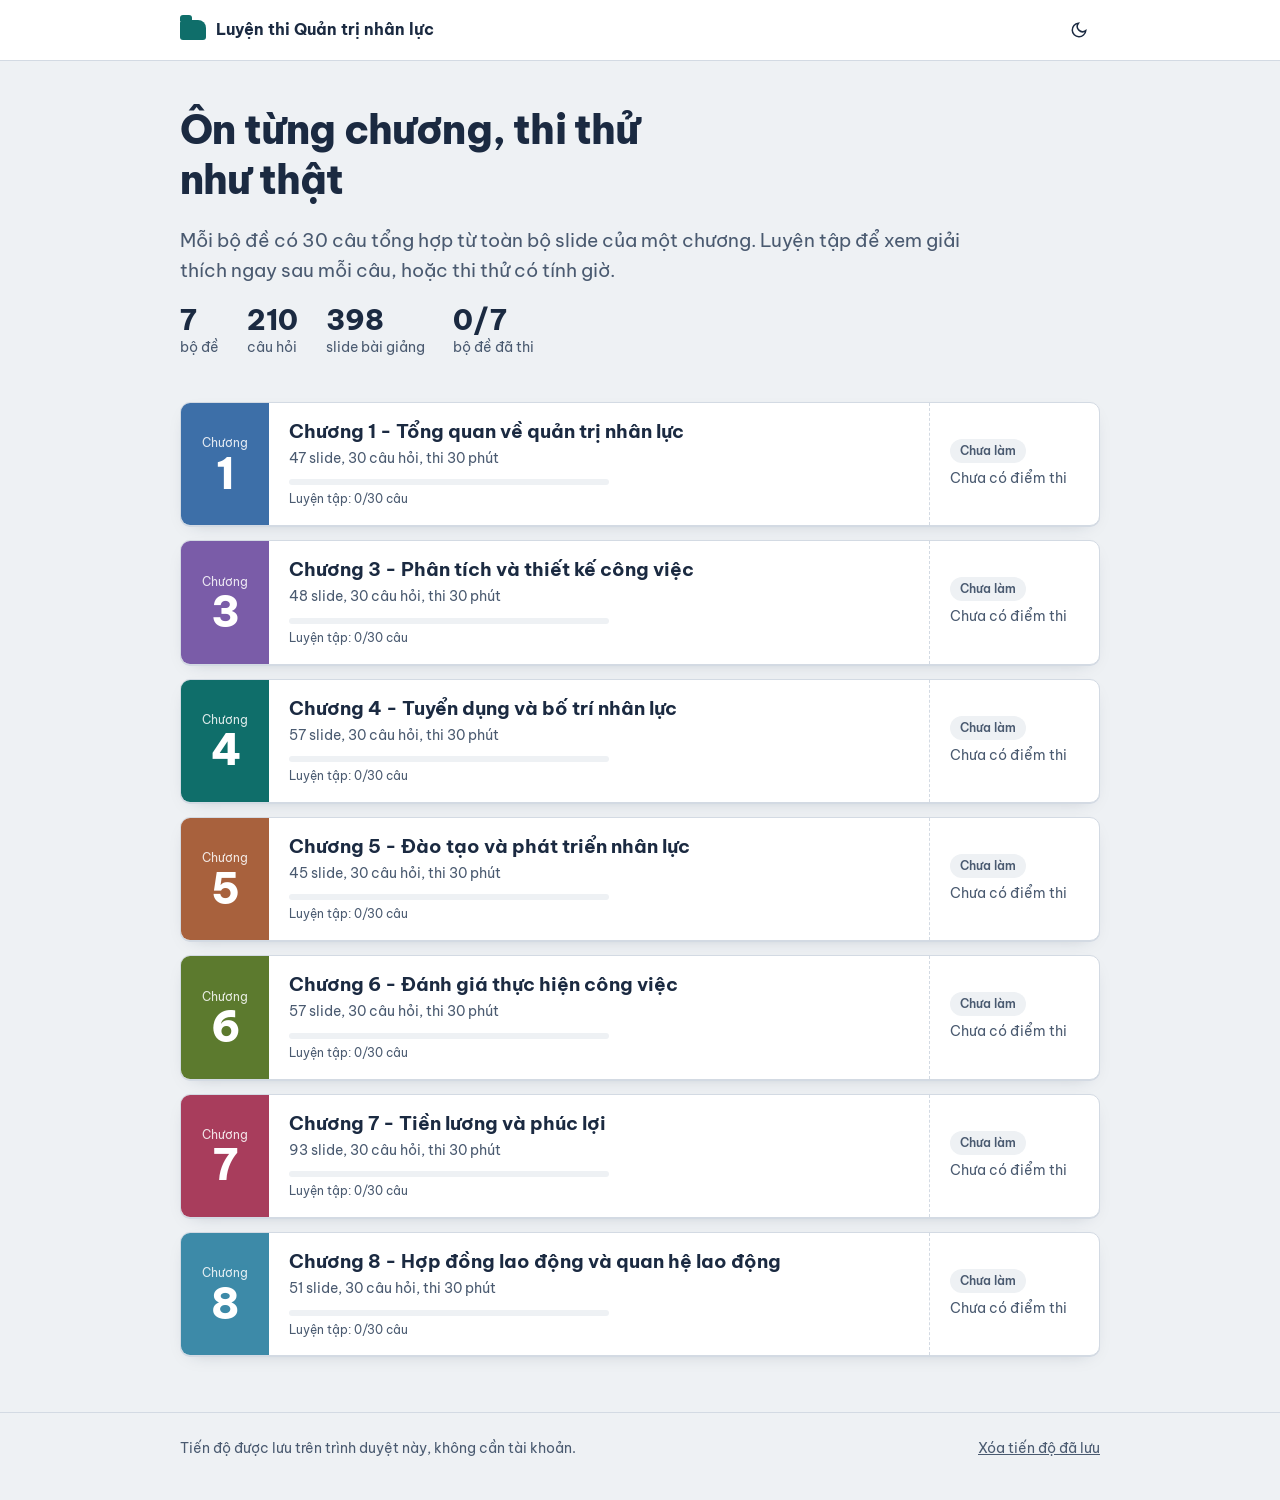
==== index.html @ 0c327972 "add code" ====
<!DOCTYPE html>
<html lang="vi" data-root=".">
<head>
  <meta charset="UTF-8">
  <meta name="viewport" content="width=device-width, initial-scale=1">
  <title>Luyện thi Quản trị nhân lực</title>
  <meta name="description" content="Luyện tập và thi thử trắc nghiệm môn Quản trị nhân lực theo từng chương bài giảng.">
  <link rel="icon" href="data:image/svg+xml,%3Csvg xmlns=%27http://www.w3.org/2000/svg%27 viewBox=%270 0 32 32%27%3E%3Cpath d=%27M3 8h10l3 3h13v16H3z%27 fill=%27%230f6e6a%27/%3E%3C/svg%3E">
  <link rel="preconnect" href="https://fonts.googleapis.com">
  <link rel="preconnect" href="https://fonts.gstatic.com" crossorigin>
  <link href="https://fonts.googleapis.com/css2?family=Be+Vietnam+Pro:wght@400;600;700;800&display=swap" rel="stylesheet">
  <link rel="stylesheet" href="css/style.css">
</head>
<body>
  <header class="site-header">
    <div class="wrap">
      <a class="brand" href="index.html"><span class="brand-mark" aria-hidden="true"></span><span id="site-title">Luyện thi Quản trị nhân lực</span></a>
      <div class="header-actions">
        <button id="theme-toggle" class="btn btn-ghost icon-btn" type="button" aria-pressed="false" aria-label="Chuyển giao diện tối"></button>
      </div>
    </div>
  </header>

  <main class="wrap" id="home-content">
    <section class="home-intro">
      <h1>Ôn từng chương, thi thử như thật</h1>
      <p>Mỗi bộ đề có 30 câu tổng hợp từ toàn bộ slide của một chương. Luyện tập để xem giải thích ngay sau mỗi câu, hoặc thi thử có tính giờ.</p>
      <div class="totals" id="totals" aria-live="polite"></div>
    </section>

    <h2 class="visually-hidden">Danh sách bộ đề</h2>
    <ul class="drawer" id="drawer">
      <li class="loading">Đang tải danh sách bộ đề…</li>
    </ul>
  </main>

  <footer class="site-footer">
    <div class="wrap">
      <span>Tiến độ được lưu trên trình duyệt này, không cần tài khoản.</span>
      <button class="link-btn" id="reset-progress" type="button">Xóa tiến độ đã lưu</button>
    </div>
  </footer>

  <script src="js/storage.js"></script>
  <script src="js/data-loader.js"></script>
  <script src="js/app.js"></script>
</body>
</html>
---- css/style.css ----
/* ===== Design tokens ===== */
:root {
  --paper: #eef1f4;
  --sheet: #ffffff;
  --ink: #1b2a41;
  --ink-soft: #4a5a70;
  --line: #d3dae3;
  --accent: #0f6e6a;
  --accent-soft: #dcefed;
  --ok: #2e7d32;
  --ok-soft: #e3f2e4;
  --bad: #b3261e;
  --bad-soft: #fbe5e3;
  --warn: #9a6400;
  --warn-soft: #fff1d6;
  --focus: #2563eb;

  /* chapter tab hues (index tabs) */
  --tab-1: #3d6fa8; --tab-2: #7a5ca8; --tab-3: #0f6e6a; --tab-4: #a8613d;
  --tab-5: #5c7a2e; --tab-6: #a83d5c; --tab-7: #3d8aa8; --tab-8: #6b6b2e;

  --font: "Be Vietnam Pro", system-ui, -apple-system, "Segoe UI", Roboto, Arial, sans-serif;
  --step--1: 0.875rem;
  --step-0: 1rem;
  --step-1: 1.2rem;
  --step-2: 1.44rem;
  --step-3: 1.73rem;
  --step-4: 2.49rem;

  --r-sm: 6px;
  --r-md: 10px;
  --shadow: 0 1px 0 var(--line), 0 6px 18px -12px rgba(27, 42, 65, .35);
  --maxw: 960px;
}

html[data-theme="dark"] {
  --paper: #141b26;
  --sheet: #1c2533;
  --ink: #e6ebf2;
  --ink-soft: #a6b2c3;
  --line: #2f3b4d;
  --accent: #4fb8b1;
  --accent-soft: #1c3836;
  --ok: #6cc070;
  --ok-soft: #1d3320;
  --bad: #f08a80;
  --bad-soft: #3d2120;
  --warn: #e3b25a;
  --warn-soft: #3a2f17;
  --focus: #7aa7ff;
  --shadow: 0 1px 0 var(--line), 0 8px 20px -14px rgba(0, 0, 0, .7);
}

/* ===== Base ===== */
*, *::before, *::after { box-sizing: border-box; }
html { -webkit-text-size-adjust: 100%; }
body {
  margin: 0;
  font-family: var(--font);
  font-size: var(--step-0);
  line-height: 1.6;
  color: var(--ink);
  background: var(--paper);
  min-height: 100vh;
}
h1, h2, h3 { line-height: 1.25; margin: 0 0 .5em; }
p { margin: 0 0 1em; }
a { color: var(--accent); }
button { font: inherit; color: inherit; }
:focus-visible { outline: 3px solid var(--focus); outline-offset: 2px; border-radius: 4px; }
.visually-hidden {
  position: absolute !important; width: 1px; height: 1px; overflow: hidden;
  clip: rect(0 0 0 0); white-space: nowrap;
}
@media (prefers-reduced-motion: reduce) {
  *, *::before, *::after { animation: none !important; transition: none !important; }
}

.wrap { max-width: var(--maxw); margin: 0 auto; padding: 0 20px; }

/* ===== Header ===== */
.site-header {
  border-bottom: 1px solid var(--line);
  background: var(--sheet);
}
.site-header .wrap {
  display: flex; align-items: center; justify-content: space-between; gap: 16px;
  min-height: 60px;
}
.brand {
  display: flex; align-items: center; gap: 10px;
  font-weight: 700; color: var(--ink); text-decoration: none; font-size: var(--step-0);
}
.brand-mark {
  width: 26px; height: 20px; border-radius: 3px 8px 3px 3px; background: var(--accent);
  position: relative;
}
.brand-mark::before {
  content: ""; position: absolute; left: 0; top: -5px; width: 12px; height: 6px;
  background: var(--accent); border-radius: 3px 3px 0 0;
}
.header-actions { display: flex; gap: 8px; align-items: center; }

/* ===== Buttons ===== */
.btn {
  display: inline-flex; align-items: center; justify-content: center; gap: 8px;
  min-height: 42px; padding: 0 18px; border-radius: var(--r-sm);
  border: 1px solid var(--line); background: var(--sheet); color: var(--ink);
  font-weight: 600; cursor: pointer; text-decoration: none;
  transition: background .15s, border-color .15s;
}
.btn:hover { border-color: var(--ink-soft); }
.btn-primary { background: var(--accent); border-color: var(--accent); color: #fff; }
html[data-theme="dark"] .btn-primary { color: #0e1a19; }
.btn-primary:hover { filter: brightness(1.08); border-color: var(--accent); }
.btn-ghost { background: transparent; border-color: transparent; }
.btn-ghost:hover { background: var(--accent-soft); border-color: transparent; }
.btn-danger { color: var(--bad); }
.btn[disabled] { opacity: .45; cursor: not-allowed; }
.icon-btn { min-width: 42px; padding: 0 10px; }

/* ===== Home ===== */
.home-intro { padding: 44px 0 20px; }
.home-intro h1 { font-size: var(--step-4); font-weight: 800; letter-spacing: -0.02em; max-width: 18ch; }
.home-intro p { color: var(--ink-soft); max-width: 60ch; font-size: var(--step-1); }
.totals { display: flex; flex-wrap: wrap; gap: 28px; margin-top: 18px; }
.totals div { display: flex; flex-direction: column; }
.totals strong { font-size: var(--step-3); font-weight: 800; line-height: 1.1; }
.totals span { color: var(--ink-soft); font-size: var(--step--1); }

.drawer { list-style: none; margin: 24px 0 56px; padding: 0; display: grid; gap: 14px; }

/* Folder row: index tab on the left carries the chapter number */
.folder {
  display: grid; grid-template-columns: 88px 1fr auto; align-items: stretch;
  background: var(--sheet); border-radius: var(--r-md); box-shadow: var(--shadow);
  text-decoration: none; color: inherit; overflow: hidden;
  border: 1px solid var(--line);
}
.folder:hover { border-color: var(--tab, var(--accent)); }
.folder-tab {
  background: var(--tab, var(--accent)); color: #fff;
  display: flex; flex-direction: column; align-items: center; justify-content: center;
  padding: 14px 6px;
}
.folder-tab small { font-size: .72rem; opacity: .85; }
.folder-tab b { font-size: 2.6rem; font-weight: 800; line-height: 1; letter-spacing: -0.03em; }
.folder-body { padding: 16px 20px; min-width: 0; display: block; }
.folder-body .meter { max-width: 320px; }
.folder-body h2 { font-size: var(--step-1); font-weight: 700; margin: 0 0 4px; }
.folder-meta { color: var(--ink-soft); font-size: var(--step--1); margin: 0 0 10px; }
.folder-desc { color: var(--ink-soft); font-size: var(--step--1); margin: 0 0 10px; max-width: 70ch; }
.folder-side {
  padding: 16px 20px; border-left: 1px dashed var(--line);
  display: flex; flex-direction: column; justify-content: center; gap: 4px; min-width: 170px;
  font-size: var(--step--1); color: var(--ink-soft);
}
.folder-side .score { font-size: var(--step-2); font-weight: 800; color: var(--ink); line-height: 1.1; }
.status {
  display: inline-block; padding: 2px 10px; border-radius: 999px; font-size: .78rem; font-weight: 600;
  background: var(--paper); color: var(--ink-soft); width: fit-content;
}
.status.done { background: var(--ok-soft); color: var(--ok); }
.status.doing { background: var(--warn-soft); color: var(--warn); }

.meter { display: block; height: 6px; background: var(--paper); border-radius: 99px; overflow: hidden; }
.meter > i { display: block; height: 100%; background: var(--tab, var(--accent)); border-radius: 99px; }
.meter-label { display: block; font-size: .78rem; color: var(--ink-soft); margin-top: 4px; }

/* ===== States ===== */
.notice {
  background: var(--sheet); border: 1px solid var(--line); border-left: 4px solid var(--bad);
  border-radius: var(--r-sm); padding: 16px 18px; margin: 24px 0;
}
.notice h2 { font-size: var(--step-1); }
.notice code { background: var(--paper); padding: 1px 6px; border-radius: 4px; }
.loading { color: var(--ink-soft); padding: 40px 0; }

.site-footer { color: var(--ink-soft); font-size: var(--step--1); padding: 24px 0 40px; border-top: 1px solid var(--line); }
.site-footer .wrap { display: flex; flex-wrap: wrap; gap: 12px; justify-content: space-between; }
.link-btn { background: none; border: 0; color: var(--ink-soft); text-decoration: underline; cursor: pointer; padding: 0; font-size: inherit; }

@media (max-width: 720px) {
  .home-intro { padding-top: 28px; }
  .home-intro h1 { font-size: var(--step-3); }
  .folder { grid-template-columns: 64px 1fr; }
  .folder-tab b { font-size: 2rem; }
  .folder-side {
    grid-column: 1 / -1; border-left: 0; border-top: 1px dashed var(--line);
    flex-direction: row; flex-wrap: wrap; align-items: center; justify-content: space-between;
  }
}
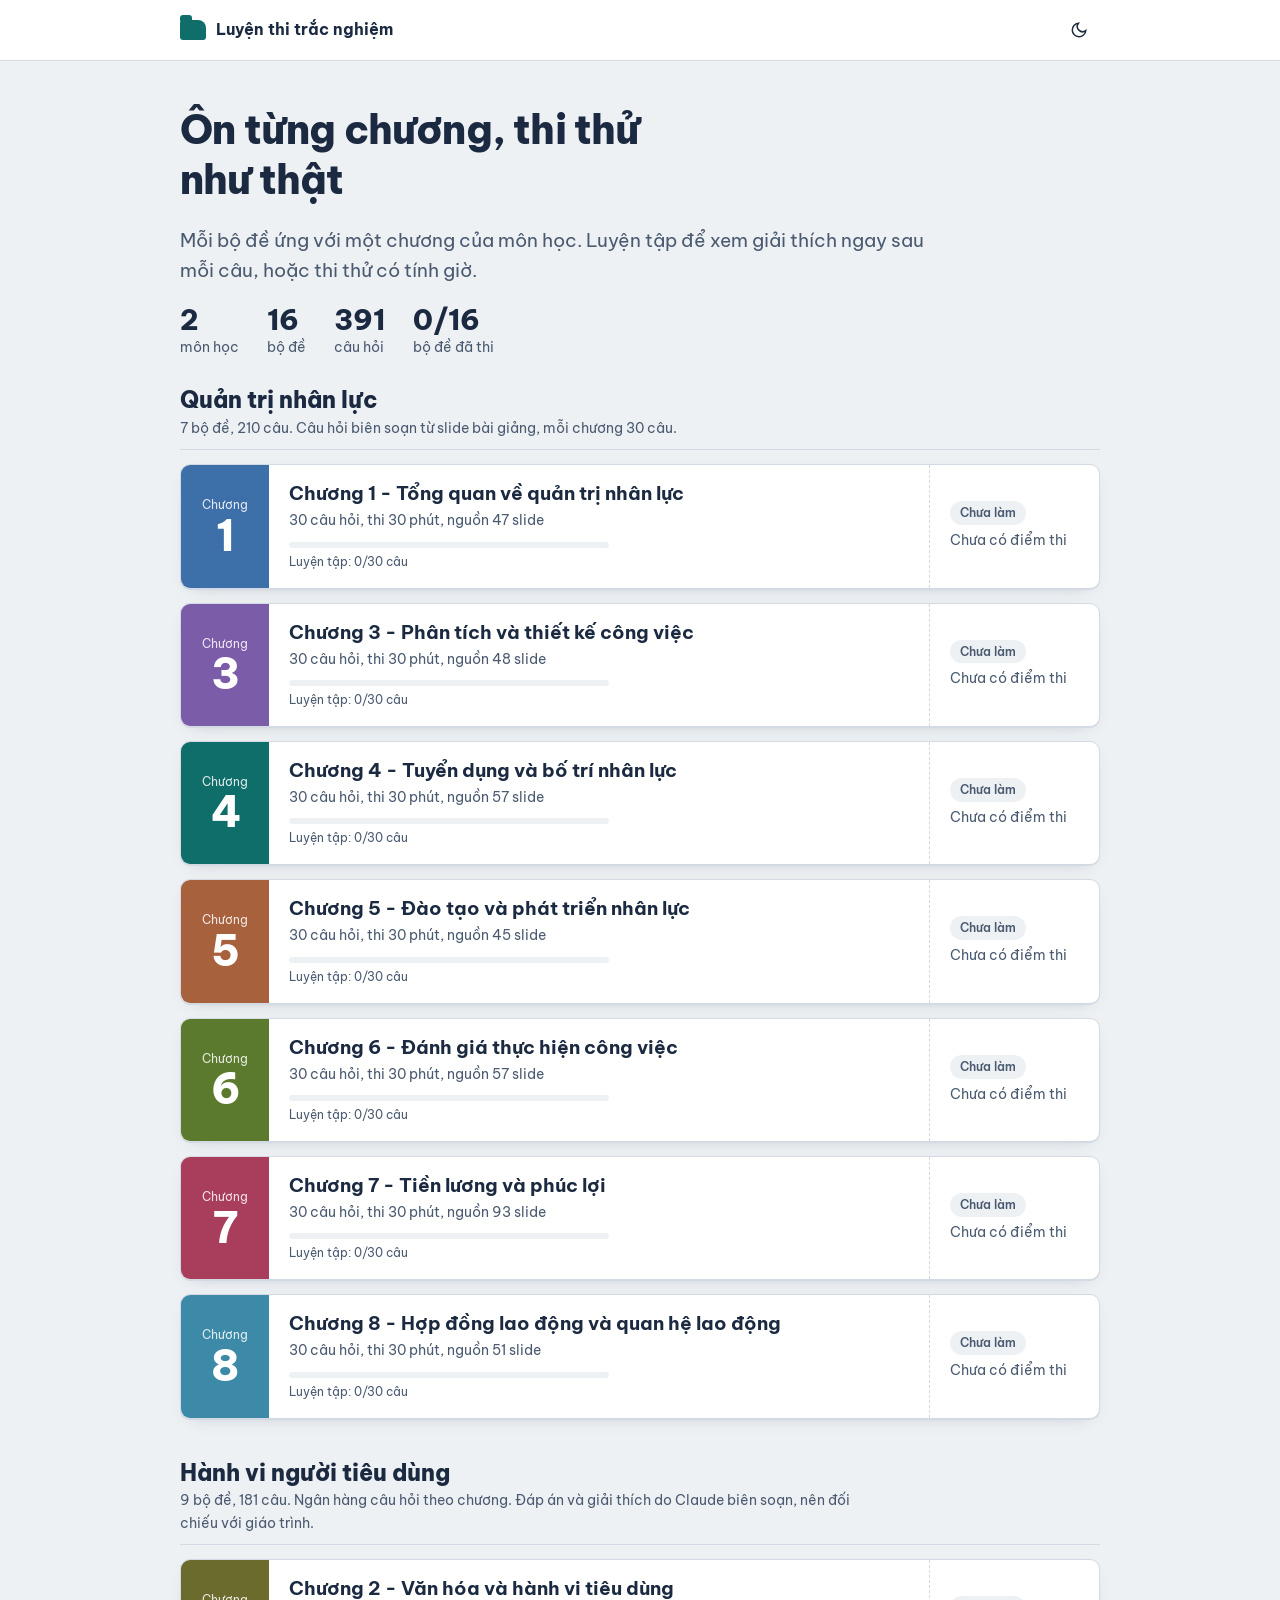
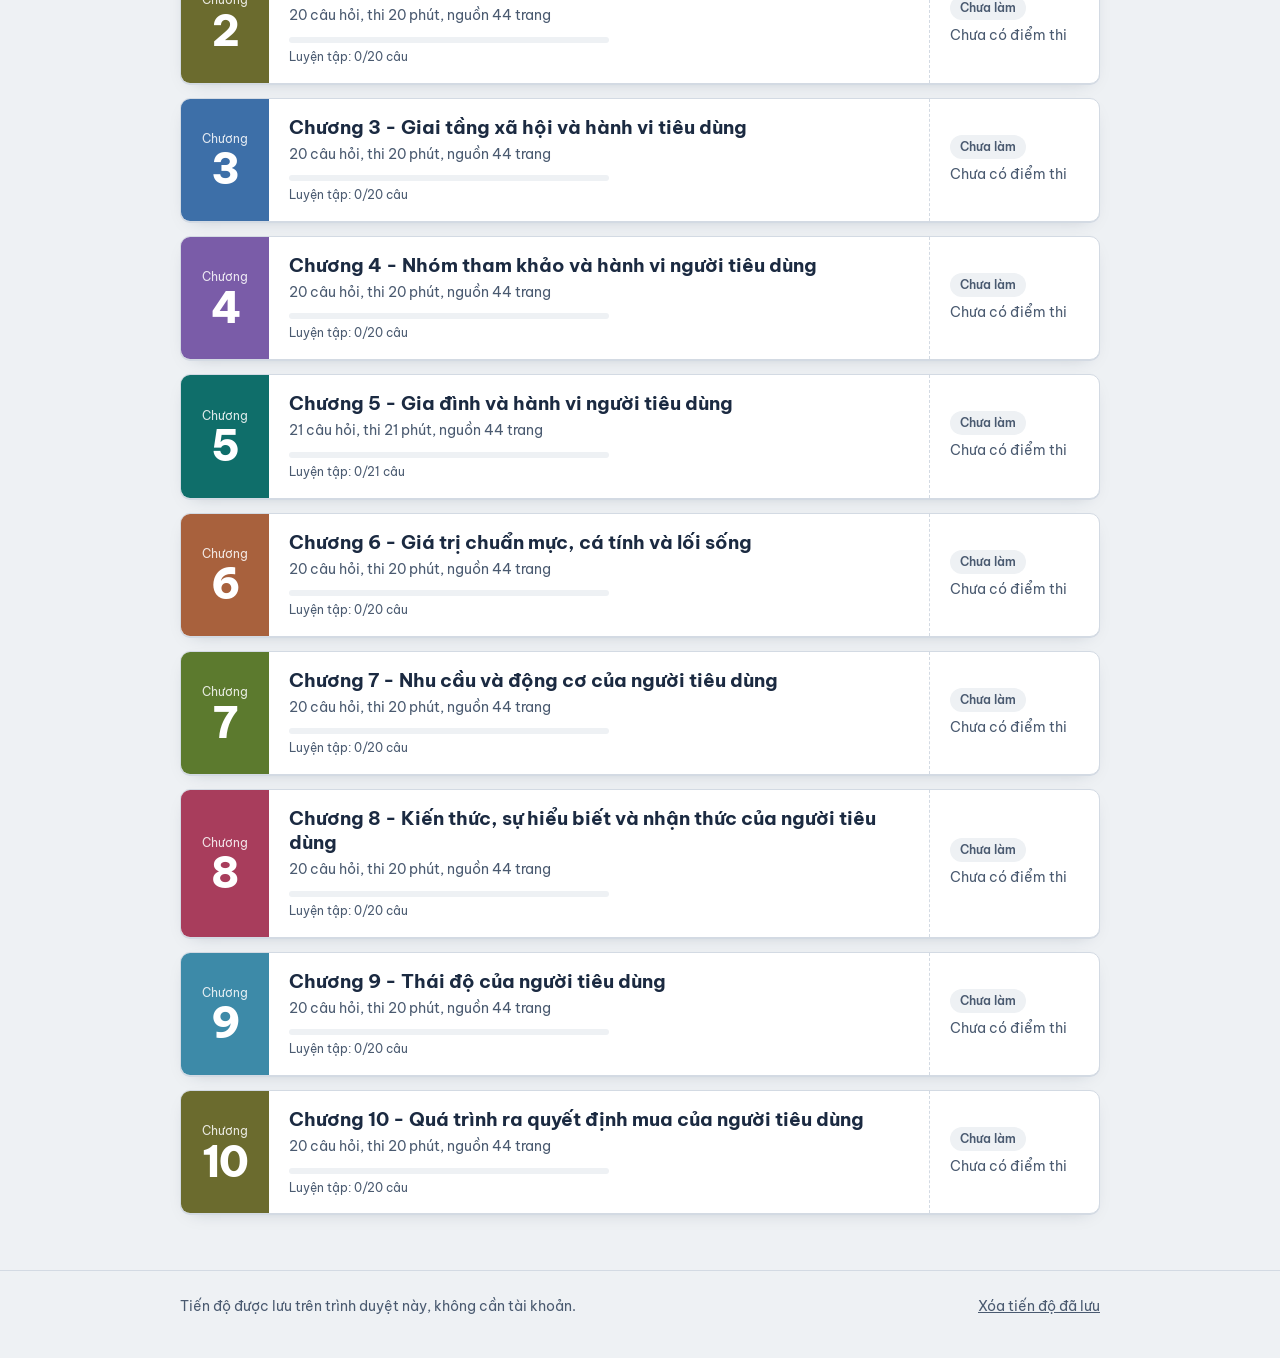
==== commit 770ac8f6: "add another subject" ====
--- a/index.html
+++ b/index.html
@@ -3,8 +3,8 @@
 <head>
   <meta charset="UTF-8">
   <meta name="viewport" content="width=device-width, initial-scale=1">
-  <title>Luyện thi Quản trị nhân lực</title>
-  <meta name="description" content="Luyện tập và thi thử trắc nghiệm môn Quản trị nhân lực theo từng chương bài giảng.">
+  <title>Luyện thi trắc nghiệm</title>
+  <meta name="description" content="Luyện tập và thi thử trắc nghiệm theo từng chương: Quản trị nhân lực, Hành vi người tiêu dùng.">
   <link rel="icon" href="data:image/svg+xml,%3Csvg xmlns=%27http://www.w3.org/2000/svg%27 viewBox=%270 0 32 32%27%3E%3Cpath d=%27M3 8h10l3 3h13v16H3z%27 fill=%27%230f6e6a%27/%3E%3C/svg%3E">
   <link rel="preconnect" href="https://fonts.googleapis.com">
   <link rel="preconnect" href="https://fonts.gstatic.com" crossorigin>
@@ -14,7 +14,7 @@
 <body>
   <header class="site-header">
     <div class="wrap">
-      <a class="brand" href="index.html"><span class="brand-mark" aria-hidden="true"></span><span id="site-title">Luyện thi Quản trị nhân lực</span></a>
+      <a class="brand" href="index.html"><span class="brand-mark" aria-hidden="true"></span><span id="site-title">Luyện thi trắc nghiệm</span></a>
       <div class="header-actions">
         <button id="theme-toggle" class="btn btn-ghost icon-btn" type="button" aria-pressed="false" aria-label="Chuyển giao diện tối"></button>
       </div>
@@ -24,14 +24,13 @@
   <main class="wrap" id="home-content">
     <section class="home-intro">
       <h1>Ôn từng chương, thi thử như thật</h1>
-      <p>Mỗi bộ đề có 30 câu tổng hợp từ toàn bộ slide của một chương. Luyện tập để xem giải thích ngay sau mỗi câu, hoặc thi thử có tính giờ.</p>
+      <p>Mỗi bộ đề ứng với một chương của môn học. Luyện tập để xem giải thích ngay sau mỗi câu, hoặc thi thử có tính giờ.</p>
       <div class="totals" id="totals" aria-live="polite"></div>
     </section>
 
-    <h2 class="visually-hidden">Danh sách bộ đề</h2>
-    <ul class="drawer" id="drawer">
-      <li class="loading">Đang tải danh sách bộ đề…</li>
-    </ul>
+    <div id="drawer" class="subjects">
+      <p class="loading">Đang tải danh sách bộ đề…</p>
+    </div>
   </main>
 
   <footer class="site-footer">
--- a/css/style.css
+++ b/css/style.css
@@ -128,7 +128,11 @@
 .totals strong { font-size: var(--step-3); font-weight: 800; line-height: 1.1; }
 .totals span { color: var(--ink-soft); font-size: var(--step--1); }
 
-.drawer { list-style: none; margin: 24px 0 56px; padding: 0; display: grid; gap: 14px; }
+.subjects { margin: 8px 0 56px; display: grid; gap: 40px; }
+.subject-head { margin-bottom: 14px; border-bottom: 1px solid var(--line); padding-bottom: 10px; }
+.subject-head h2 { font-size: var(--step-2); font-weight: 800; margin: 0 0 2px; }
+.subject-head p { color: var(--ink-soft); font-size: var(--step--1); margin: 0; max-width: 75ch; }
+.drawer { list-style: none; margin: 0; padding: 0; display: grid; gap: 14px; }
 
 /* Folder row: index tab on the left carries the chapter number */
 .folder {
@@ -147,7 +151,7 @@
 .folder-tab b { font-size: 2.6rem; font-weight: 800; line-height: 1; letter-spacing: -0.03em; }
 .folder-body { padding: 16px 20px; min-width: 0; display: block; }
 .folder-body .meter { max-width: 320px; }
-.folder-body h2 { font-size: var(--step-1); font-weight: 700; margin: 0 0 4px; }
+.folder-body h3 { font-size: var(--step-1); font-weight: 700; margin: 0 0 4px; }
 .folder-meta { color: var(--ink-soft); font-size: var(--step--1); margin: 0 0 10px; }
 .folder-desc { color: var(--ink-soft); font-size: var(--step--1); margin: 0 0 10px; max-width: 70ch; }
 .folder-side {
